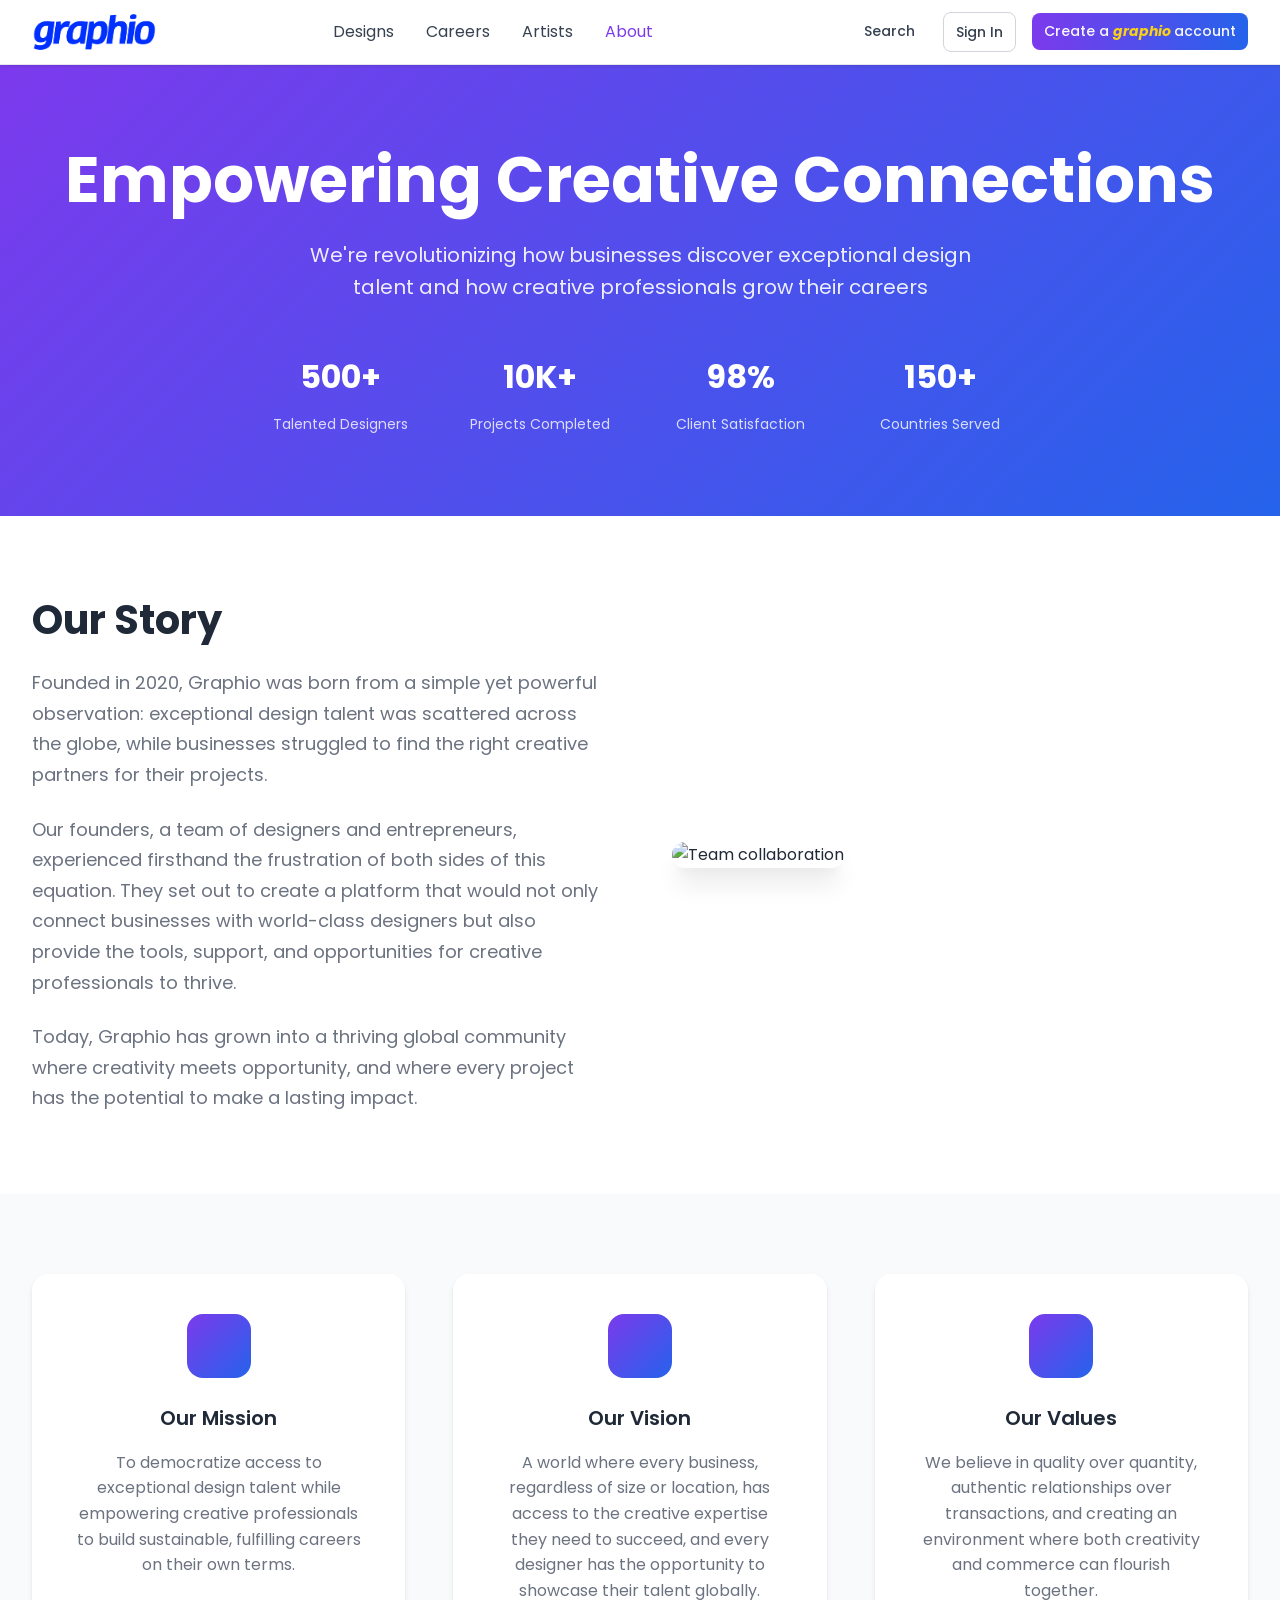
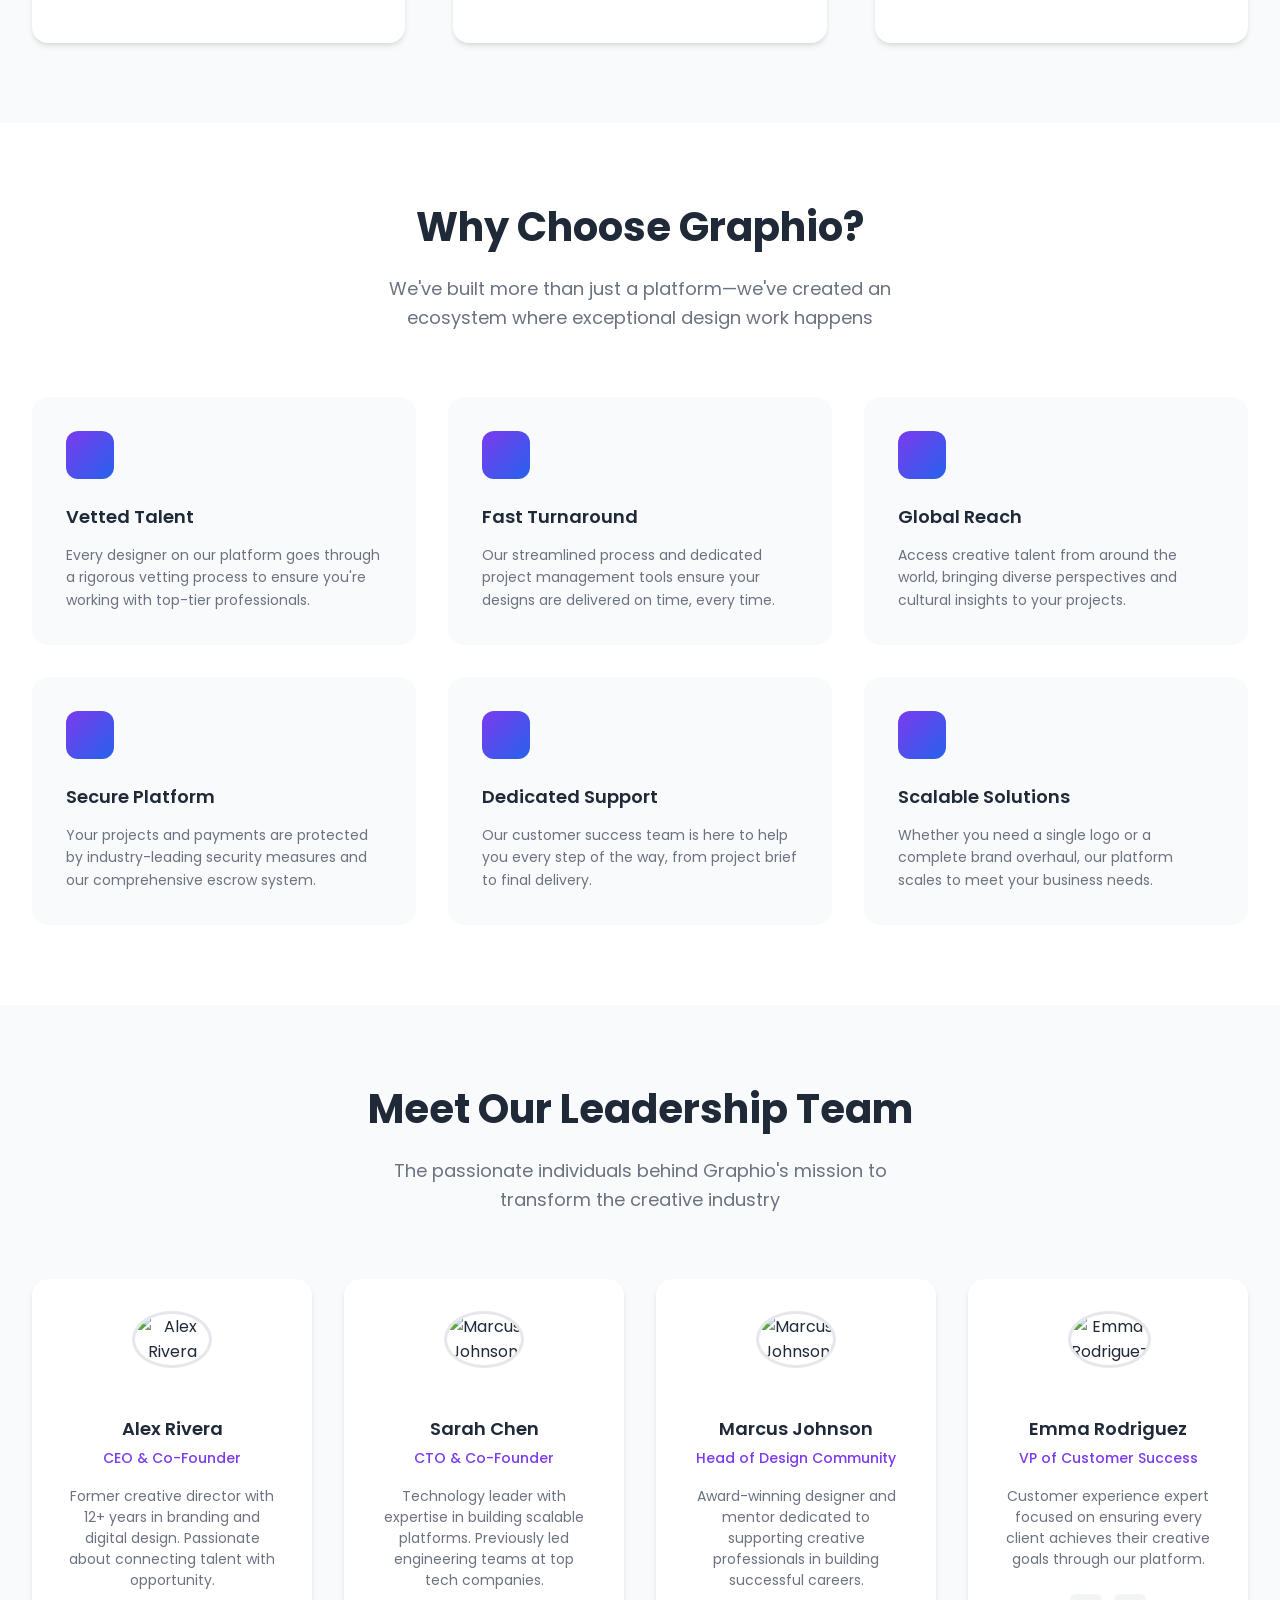
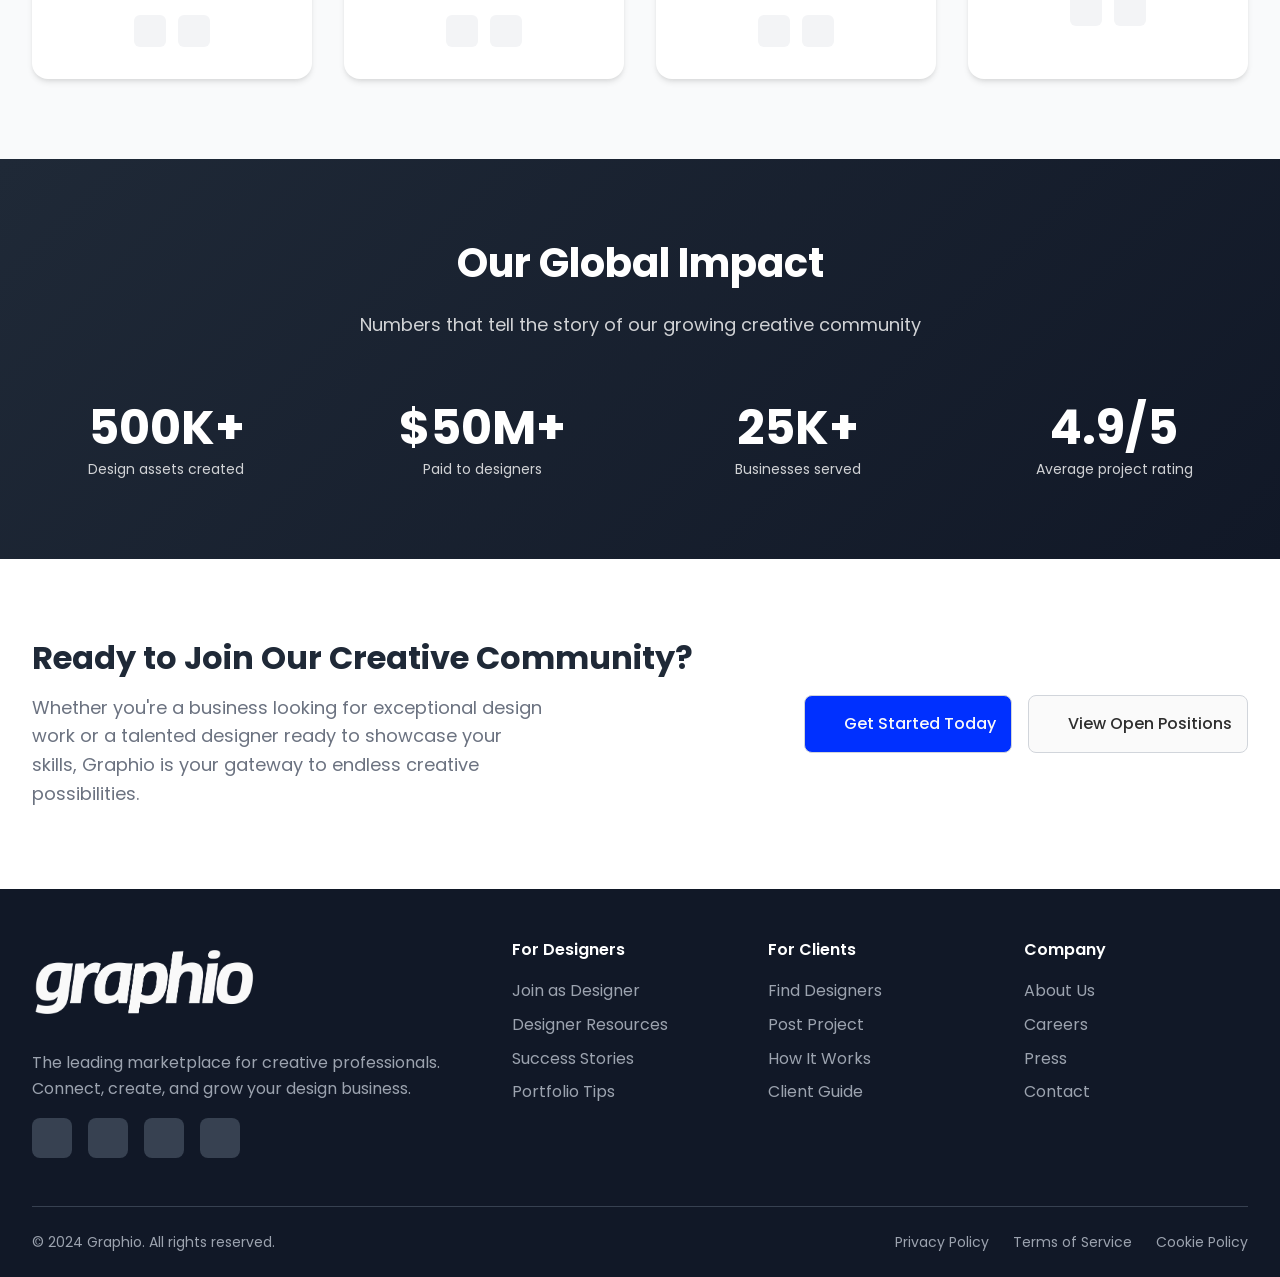
==== about.html @ 26fe641a "september 26 progress" ====
<!DOCTYPE html>
<html lang="en">
<head>
    <meta charset="UTF-8">
    <meta name="viewport" content="width=device-width, initial-scale=1.0">
    <title>About Us - Graphio</title>
    <link rel="stylesheet" href="about.css">
    <link href="https://fonts.googleapis.com/css2?family=Poppins:wght@300;400;500;600;700&display=swap" rel="stylesheet">
    <!-- Lucide Icons -->
    <script src="https://unpkg.com/lucide@latest/dist/umd/lucide.js"></script>
</head>
<body>
    <div class="min-h-screen">
        <!-- Header -->
        <header class="header">
            <div class="container">
                <div class="header-content">
                    <!-- Logo -->
                    <div class="logo">
                        <a href="index.html" class="logo-link">
                            <img class="graphio-logo" src="logos/graphio_logo_blue.png" />
                        </a>
                    </div>

                    <!-- Desktop Navigation -->
                    <nav class="nav-desktop">
                        <a href="designs.html" class="nav-link">Designs</a>
                        <a href="careers.html" class="nav-link">Careers</a>
                        <a href="artists.html" class="nav-link">Artists</a>
                        <a href="about.html" class="nav-link active">About</a>
                    </nav>

                    <!-- Right side buttons -->
                    <div class="header-buttons">
                        <button class="btn btn-ghost btn-sm search-btn">
                            <i data-lucide="search" class="icon-sm"></i>
                            Search
                        </button>
                        <a href="login.html" class="btn btn-outline btn-sm">Sign In</a>
                        <button class="btn btn-sm btn-gradient designer-btn">
                             <a href="signup.html" class="logo-link-white">Create a <i class="text-italic-gold"> graphio  </i> account</a>
                            </button>
                        
                        <!-- Mobile menu button -->
                        <button class="btn btn-ghost btn-sm mobile-menu">
                            <i data-lucide="menu" class="icon-sm"></i>
                        </button>
                    </div>
                </div>
            </div>
        </header>

        <main>
            <!-- Hero Section -->
            <section class="hero-section" id="up">
                <div class="container">
                    <div class="hero-content">
                        <h1 class="hero-title">Empowering Creative Connections</h1>
                        <p class="hero-description">
                            We're revolutionizing how businesses discover exceptional design talent and how creative professionals grow their careers
                        </p>
                        
                        <!-- Hero Stats -->
                        <div class="hero-stats">
                            <div class="stat-item">
                                <span class="stat-number">500+</span>
                                <span class="stat-label">Talented Designers</span>
                            </div>
                            <div class="stat-item">
                                <span class="stat-number">10K+</span>
                                <span class="stat-label">Projects Completed</span>
                            </div>
                            <div class="stat-item">
                                <span class="stat-number">98%</span>
                                <span class="stat-label">Client Satisfaction</span>
                            </div>
                            <div class="stat-item">
                                <span class="stat-number">150+</span>
                                <span class="stat-label">Countries Served</span>
                            </div>
                        </div>
                    </div>
                </div>
            </section>

            <!-- Story Section -->
            <section class="story-section">
                <div class="container">
                    <div class="story-content">
                        <div class="story-text">
                            <h2 class="section-title">Our Story</h2>
                            <p class="story-description">
                                Founded in 2020, Graphio was born from a simple yet powerful observation: exceptional design talent was scattered across the globe, while businesses struggled to find the right creative partners for their projects.
                            </p>
                            <p class="story-description">
                                Our founders, a team of designers and entrepreneurs, experienced firsthand the frustration of both sides of this equation. They set out to create a platform that would not only connect businesses with world-class designers but also provide the tools, support, and opportunities for creative professionals to thrive.
                            </p>
                            <p class="story-description">
                                Today, Graphio has grown into a thriving global community where creativity meets opportunity, and where every project has the potential to make a lasting impact.
                            </p>
                        </div>
                        <div class="story-image">
                            <img src="https://images.unsplash.com/photo-1522202176988-66273c2fd55f?crop=entropy&cs=tinysrgb&fit=max&fm=jpg&ixid=M3w3Nzg4Nzd8MHwxfHNlYXJjaHwxfHx0ZWFtJTIwY29sbGFib3JhdGlvbnxlbnwxfHx8fDE3NTg0MDA2OTN8MA&ixlib=rb-4.1.0&q=80&w=1080" alt="Team collaboration" class="story-img">
                        </div>
                    </div>
                </div>
            </section>

            <!-- Mission & Vision Section -->
            <section class="mission-section">
                <div class="container">
                    <div class="mission-grid">
                        <div class="mission-card">
                            <div class="mission-icon">
                                <i data-lucide="target" class="icon-lg"></i>
                            </div>
                            <h3 class="mission-title">Our Mission</h3>
                            <p class="mission-description">
                                To democratize access to exceptional design talent while empowering creative professionals to build sustainable, fulfilling careers on their own terms.
                            </p>
                        </div>
                        
                        <div class="mission-card">
                            <div class="mission-icon">
                                <i data-lucide="eye" class="icon-lg"></i>
                            </div>
                            <h3 class="mission-title">Our Vision</h3>
                            <p class="mission-description">
                                A world where every business, regardless of size or location, has access to the creative expertise they need to succeed, and every designer has the opportunity to showcase their talent globally.
                            </p>
                        </div>
                        
                        <div class="mission-card">
                            <div class="mission-icon">
                                <i data-lucide="heart" class="icon-lg"></i>
                            </div>
                            <h3 class="mission-title">Our Values</h3>
                            <p class="mission-description">
                                We believe in quality over quantity, authentic relationships over transactions, and creating an environment where both creativity and commerce can flourish together.
                            </p>
                        </div>
                    </div>
                </div>
            </section>

            <!-- Why Choose Graphio Section -->
            <section class="features-section">
                <div class="container">
                    <div class="section-header">
                        <h2 class="section-title">Why Choose Graphio?</h2>
                        <p class="section-description">
                            We've built more than just a platform—we've created an ecosystem where exceptional design work happens
                        </p>
                    </div>
                    
                    <div class="features-grid">
                        <div class="feature-card">
                            <div class="feature-icon">
                                <i data-lucide="shield-check" class="icon-lg"></i>
                            </div>
                            <h3 class="feature-title">Vetted Talent</h3>
                            <p class="feature-description">
                                Every designer on our platform goes through a rigorous vetting process to ensure you're working with top-tier professionals.
                            </p>
                        </div>
                        
                        <div class="feature-card">
                            <div class="feature-icon">
                                <i data-lucide="zap" class="icon-lg"></i>
                            </div>
                            <h3 class="feature-title">Fast Turnaround</h3>
                            <p class="feature-description">
                                Our streamlined process and dedicated project management tools ensure your designs are delivered on time, every time.
                            </p>
                        </div>
                        
                        <div class="feature-card">
                            <div class="feature-icon">
                                <i data-lucide="globe" class="icon-lg"></i>
                            </div>
                            <h3 class="feature-title">Global Reach</h3>
                            <p class="feature-description">
                                Access creative talent from around the world, bringing diverse perspectives and cultural insights to your projects.
                            </p>
                        </div>
                        
                        <div class="feature-card">
                            <div class="feature-icon">
                                <i data-lucide="lock" class="icon-lg"></i>
                            </div>
                            <h3 class="feature-title">Secure Platform</h3>
                            <p class="feature-description">
                                Your projects and payments are protected by industry-leading security measures and our comprehensive escrow system.
                            </p>
                        </div>
                        
                        <div class="feature-card">
                            <div class="feature-icon">
                                <i data-lucide="users" class="icon-lg"></i>
                            </div>
                            <h3 class="feature-title">Dedicated Support</h3>
                            <p class="feature-description">
                                Our customer success team is here to help you every step of the way, from project brief to final delivery.
                            </p>
                        </div>
                        
                        <div class="feature-card">
                            <div class="feature-icon">
                                <i data-lucide="trending-up" class="icon-lg"></i>
                            </div>
                            <h3 class="feature-title">Scalable Solutions</h3>
                            <p class="feature-description">
                                Whether you need a single logo or a complete brand overhaul, our platform scales to meet your business needs.
                            </p>
                        </div>
                    </div>
                </div>
            </section>

            <!-- Team Section -->
            <section class="team-section">
                <div class="container">
                    <div class="section-header">
                        <h2 class="section-title">Meet Our Leadership Team</h2>
                        <p class="section-description">
                            The passionate individuals behind Graphio's mission to transform the creative industry
                        </p>
                    </div>
                    
                    <div class="team-grid">
                        <div class="team-member">
                            <div class="member-image">
                                <img src="https://images.unsplash.com/photo-1472099645785-5658abf4ff4e?crop=entropy&cs=tinysrgb&fit=max&fm=jpg&ixid=M3w3Nzg4Nzd8MHwxfHNlYXJjaHwxfHxidXNpbmVzcyUyMGxlYWRlcnxlbnwxfHx8fDE3NTg0MDA2OTN8MA&ixlib=rb-4.1.0&q=80&w=1080" alt="Alex Rivera" class="member-img">
                            </div>
                            <div class="member-info">
                                <h3 class="member-name">Alex Rivera</h3>
                                <p class="member-role">CEO & Co-Founder</p>
                                <p class="member-description">
                                    Former creative director with 12+ years in branding and digital design. Passionate about connecting talent with opportunity.
                                </p>
                                <div class="member-social">
                                    <a href="#" class="social-link">
                                        <i data-lucide="linkedin" class="icon-sm"></i>
                                    </a>
                                    <a href="#" class="social-link">
                                        <i data-lucide="twitter" class="icon-sm"></i>
                                    </a>
                                </div>
                            </div>
                        </div>
                        
                        <div class="team-member">
                            <div class="member-image">
                                <img src="https://images.unsplash.com/photo-1507003211169-0a1dd7228f2d?crop=entropy&cs=tinysrgb&fit=max&fm=jpg&ixid=M3w3Nzg4Nzd8MHwxfHNlYXJjaHwxfHxidXNpbmVzcyUyMG1hbnxlbnwxfHx8fDE3NTg0MDA2OTN8MA&ixlib=rb-4.1.0&q=80&w=1080" alt="Marcus Johnson" class="member-img">
                            </div>
                            <div class="member-info">
                                <h3 class="member-name">Sarah Chen</h3>
                                <p class="member-role">CTO & Co-Founder</p>
                                <p class="member-description">
                                    Technology leader with expertise in building scalable platforms. Previously led engineering teams at top tech companies.
                                </p>
                                <div class="member-social">
                                    <a href="#" class="social-link">
                                        <i data-lucide="linkedin" class="icon-sm"></i>
                                    </a>
                                    <a href="#" class="social-link">
                                        <i data-lucide="github" class="icon-sm"></i>
                                    </a>
                                </div>
                            </div>
                        </div>
                        
                        <div class="team-member">
                            <div class="member-image">
                                <img src="https://images.unsplash.com/photo-1507003211169-0a1dd7228f2d?crop=entropy&cs=tinysrgb&fit=max&fm=jpg&ixid=M3w3Nzg4Nzd8MHwxfHNlYXJjaHwxfHxidXNpbmVzcyUyMG1hbnxlbnwxfHx8fDE3NTg0MDA2OTN8MA&ixlib=rb-4.1.0&q=80&w=1080" alt="Marcus Johnson" class="member-img">
                            </div>
                            <div class="member-info">
                                <h3 class="member-name">Marcus Johnson</h3>
                                <p class="member-role">Head of Design Community</p>
                                <p class="member-description">
                                    Award-winning designer and mentor dedicated to supporting creative professionals in building successful careers.
                                </p>
                                <div class="member-social">
                                    <a href="#" class="social-link">
                                        <i data-lucide="linkedin" class="icon-sm"></i>
                                    </a>
                                    <a href="#" class="social-link">
                                        <i data-lucide="dribbble" class="icon-sm"></i>
                                    </a>
                                </div>
                            </div>
                        </div>
                        
                        <div class="team-member">
                            <div class="member-image">
                                <img src="https://images.unsplash.com/photo-1580489944761-15a19d654956?crop=entropy&cs=tinysrgb&fit=max&fm=jpg&ixid=M3w3Nzg4Nzd8MHwxfHNlYXJjaHwxfHxidXNpbmVzcyUyMHdvbWFuJTIwcHJvZmVzc2lvbmFsfGVufDF8fHx8MTc1ODQwMDY5M3ww&ixlib=rb-4.1.0&q=80&w=1080" alt="Emma Rodriguez" class="member-img">
                            </div>
                            <div class="member-info">
                                <h3 class="member-name">Emma Rodriguez</h3>
                                <p class="member-role">VP of Customer Success</p>
                                <p class="member-description">
                                    Customer experience expert focused on ensuring every client achieves their creative goals through our platform.
                                </p>
                                <div class="member-social">
                                    <a href="#" class="social-link">
                                        <i data-lucide="linkedin" class="icon-sm"></i>
                                    </a>
                                    <a href="#" class="social-link">
                                        <i data-lucide="twitter" class="icon-sm"></i>
                                    </a>
                                </div>
                            </div>
                        </div>
                    </div>
                </div>
            </section>

            <!-- Impact Section -->
            <section class="impact-section">
                <div class="container">
                    <div class="section-header">
                        <h2 class="section-title">Our Global Impact</h2>
                        <p class="section-description">
                            Numbers that tell the story of our growing creative community
                        </p>
                    </div>
                    
                    <div class="impact-grid">
                        <div class="impact-stat">
                            <div class="impact-number">500K+</div>
                            <div class="impact-description">Design assets created</div>
                        </div>
                        <div class="impact-stat">
                            <div class="impact-number">$50M+</div>
                            <div class="impact-description">Paid to designers</div>
                        </div>
                        <div class="impact-stat">
                            <div class="impact-number">25K+</div>
                            <div class="impact-description">Businesses served</div>
                        </div>
                        <div class="impact-stat">
                            <div class="impact-number">4.9/5</div>
                            <div class="impact-description">Average project rating</div>
                        </div>
                    </div>
                </div>
            </section>

            <!-- Join Us Section -->
            <section class="join-section">
                <div class="container">
                    <div class="join-content">
                        <div class="join-text">
                            <h2 class="join-title">Ready to Join Our Creative Community?</h2>
                            <p class="join-description">
                                Whether you're a business looking for exceptional design work or a talented designer ready to showcase your skills, Graphio is your gateway to endless creative possibilities.
                            </p>
                        </div>
                        <div class="join-actions">
                            <a href="signup.html" class="lower-btn get-started">
                                <i data-lucide="user-plus" class="icon-sm"></i>
                                Get Started Today
                            </a>
                            <a href="careers.html" class="lower-btn view-open-positions">
                                <i data-lucide="briefcase" class="icon-sm"></i>
                                View Open Positions
                            </a>
                        </div>
                    </div>
                </div>
            </section>
        </main>

        <!-- Footer -->
        <footer class="footer">
            <div class="container">
                <div class="footer-content">
                    <div class="footer-section">
                        <div class="footer-logo"><a href="#up" class="logo-link-white">
                            <img class="graphio-logo-footer" src="logos/graphio_logo_white.png"/></a></div>
                        <p class="footer-description">
                            The leading marketplace for creative professionals. Connect, create, and grow your design business.
                        </p>
                        <div class="footer-social">
                            <a href="#" class="social-link">
                                <i data-lucide="twitter" class="icon-sm"></i>
                            </a>
                            <a href="#" class="social-link">
                                <i data-lucide="facebook" class="icon-sm"></i>
                            </a>
                            <a href="#" class="social-link">
                                <i data-lucide="instagram" class="icon-sm"></i>
                            </a>
                            <a href="#" class="social-link">
                                <i data-lucide="linkedin" class="icon-sm"></i>
                            </a>
                        </div>
                    </div>
                    
                    <div class="footer-section">
                        <h4 class="footer-subtitle">For Designers</h4>
                        <ul class="footer-links">
                            <li><a href="#" class="footer-link">Join as Designer</a></li>
                            <li><a href="#" class="footer-link">Designer Resources</a></li>
                            <li><a href="#" class="footer-link">Success Stories</a></li>
                            <li><a href="#" class="footer-link">Portfolio Tips</a></li>
                        </ul>
                    </div>
                    
                    <div class="footer-section">
                        <h4 class="footer-subtitle">For Clients</h4>
                        <ul class="footer-links">
                            <li><a href="#" class="footer-link">Find Designers</a></li>
                            <li><a href="#" class="footer-link">Post Project</a></li>
                            <li><a href="#" class="footer-link">How It Works</a></li>
                            <li><a href="#" class="footer-link">Client Guide</a></li>
                        </ul>
                    </div>
                    
                    <div class="footer-section">
                        <h4 class="footer-subtitle">Company</h4>
                        <ul class="footer-links">
                            <li><a href="about.html" class="footer-link">About Us</a></li>
                            <li><a href="careers.html" class="footer-link">Careers</a></li>
                            <li><a href="#" class="footer-link">Press</a></li>
                            <li><a href="index.html#contact" class="footer-link">Contact</a></li>
                        </ul>
                    </div>
                </div>
                
                <div class="footer-bottom">
                    <div class="footer-copyright">
                        © 2024 Graphio. All rights reserved.
                    </div>
                    <div class="footer-legal">
                        <a href="#" class="legal-link">Privacy Policy</a>
                        <a href="#" class="legal-link">Terms of Service</a>
                        <a href="#" class="legal-link">Cookie Policy</a>
                    </div>
                </div>
            </div>
        </footer>
    </div>

    <script>
        // Initialize Lucide icons
        document.addEventListener('DOMContentLoaded', function() {
            lucide.createIcons();
        });

        // Add smooth scrolling for anchor links
        document.querySelectorAll('a[href^="#"]').forEach(anchor => {
            anchor.addEventListener('click', function (e) {
                e.preventDefault();
                const target = document.querySelector(this.getAttribute('href'));
                if (target) {
                    target.scrollIntoView({
                        behavior: 'smooth',
                        block: 'start'
                    });
                }
            });
        });

        // Add animation on scroll for stats
        const observerOptions = {
            threshold: 0.1,
            rootMargin: '0px 0px -50px 0px'
        };

        const observer = new IntersectionObserver((entries) => {
            entries.forEach(entry => {
                if (entry.isIntersecting) {
                    entry.target.classList.add('animate-in');
                }
            });
        }, observerOptions);

        // Observe elements for animation
        document.querySelectorAll('.impact-stat, .team-member, .feature-card').forEach(el => {
            observer.observe(el);
        });
    </script>
</body>
</html>
---- about.css ----
/* Reset and Base Styles */
* {
    margin: 0;
    padding: 0;
    box-sizing: border-box;
}

body {
    font-family: 'Poppins', sans-serif;
    font-size: 16px;
    line-height: 1.6;
    color: #1f2937;
    background-color: #f9fafb;
}

.min-h-screen {
    min-height: 100vh;
    display: flex;
    flex-direction: column;
}

/* Container */
.container {
    max-width: 1280px;
    margin: 0 auto;
    padding: 0 1rem;
}

.graphio-logo {
  align-self: stretch;
  flex-shrink: 0;
  margin-top: 7px;
  height: 50px;
  position: relative;
  object-fit: cover;
}
.graphio-logo-footer {
  align-self: stretch;
  flex-shrink: 0;

  height: 90px;
  position: relative;
  object-fit: cover;
}
.text-italic-gold {
  color: #fbd117;
  font-weight: bolder;
}
.logo-link {
    text-decoration: none;
    color: #2e2e2e;
}
.logo-link-white {
    text-decoration: none;
    color: #f9f9f9;
}

@media (min-width: 640px) {
    .container {
        padding: 0 1.5rem;
    }
}

@media (min-width: 1024px) {
    .container {
        padding: 0 2rem;
    }
}

/* Icons */
.icon-xs {
    width: 12px;
    height: 12px;
}

.icon-sm {
    width: 16px;
    height: 16px;
}

.icon-lg {
    width: 24px;
    height: 24px;
}

/* Buttons */
.lower-btn {
    display: inline-flex;
    align-items: center;
    justify-content: center;
    gap: 0.5rem;
    border-radius: 0.5rem;
    font-weight: 500;
    text-decoration: none;
    transition: all 0.2s ease;
    cursor: pointer;
    border: none;
    font-family: inherit;

    padding: 15px;
    border: 1px solid #d1d5db;
}

.get-started {
    background-color: #0030ff;
    color: #f9f9f9;
}

.get-started:hover {
    background-color: #0229d5;
    color: #f9f9f9;
}

.view-open-positions {
    background-color: #fafafa;
    color: #2e2e2e;
}

.view-open-positions:hover {
    background-color: #00000018;
    color: #2e2e2e;
}


.btn {
    display: inline-flex;
    align-items: center;
    justify-content: center;
    gap: 0.5rem;
    border-radius: 0.5rem;
    font-weight: 500;
    text-decoration: none;
    transition: all 0.2s ease;
    cursor: pointer;
    border: none;
    font-family: inherit;
}

.btn-sm {
    padding: 0.5rem 0.75rem;
    font-size: 0.875rem;
}

.btn-lg {
    padding: 0.75rem 1.5rem;
    font-size: 1.125rem;
}

.btn-ghost {
    background-color: transparent;
    color: #374151;
}

.btn-ghost:hover {
    background-color: #f3f4f6;
}

.btn-outline {
    background-color: transparent;
    color: #374151;
    border: 1px solid #d1d5db;
}

.btn-outline:hover {
    background-color: #f9fafb;
}

.btn-gradient {
    background: linear-gradient(to right, #7c3aed, #2563eb);
    color: white;
}

.btn-gradient:hover {
    background: linear-gradient(to right, #6d28d9, #1d4ed8);
}

.btn-secondary {
    background-color: rgba(255, 255, 255, 0.9);
    color: #374151;
}

.btn-secondary:hover {
    background-color: #ffffff;
}

.btn-white {
    background-color: #ffffff;
    color: #374151;
}

.btn-white:hover {
    background-color: #f9fafb;
}

.btn-yellow {
    background: linear-gradient(to right, #fbbf24, #f59e0b);
    color: #1f2937;
    font-weight: 600;
}

.btn-yellow:hover {
    background: linear-gradient(to right, #f59e0b, #d97706);
}

/* Header */
.header {
    background-color: #ffffff;
    border-bottom: 1px solid #e5e7eb;
    position: sticky;
    top: 0;
    z-index: 50;
    box-shadow: 0 1px 3px 0 rgba(0, 0, 0, 0.1);
}

.header-content {
    display: flex;
    justify-content: space-between;
    align-items: center;
    height: 4rem;
}

.logo-link {
    text-decoration: none;
}

.logo-text {
    font-size: 1.5rem;
    font-weight: 700;
    color: #030213;
}

.nav-desktop {
    display: none;
    gap: 2rem;
}

@media (min-width: 768px) {
    .nav-desktop {
        display: flex;
    }
}

.nav-link {
    color: #374151;
    text-decoration: none;
    transition: color 0.2s ease;
}

.nav-link:hover,
.nav-link.active {
    color: #7c3aed;
}

.header-buttons {
    display: flex;
    align-items: center;
    gap: 1rem;
}

.search-btn {
    display: none;
}

@media (min-width: 640px) {
    .search-btn {
        display: inline-flex;
    }
}

.designer-btn {
    display: none;
}

@media (min-width: 640px) {
    .designer-btn {
        display: inline-flex;
    }
}

.mobile-menu {
    display: block;
}

@media (min-width: 768px) {
    .mobile-menu {
        display: none;
    }
}

/* Hero Section */
.hero-section {
    background: linear-gradient(135deg, #7c3aed 0%, #2563eb 100%);
    padding: 5rem 0;
    color: white;
    position: relative;
    text-align: center;
}

.hero-content {
    position: relative;
    z-index: 1;
}

.hero-title {
    font-size: 3rem;
    font-weight: 700;
    margin-bottom: 1.5rem;
    line-height: 1.1;
}

@media (min-width: 768px) {
    .hero-title {
        font-size: 3.5rem;
    }
}

@media (min-width: 1024px) {
    .hero-title {
        font-size: 4rem;
    }
}

.hero-description {
    font-size: 1.25rem;
    color: rgba(255, 255, 255, 0.9);
    max-width: 42rem;
    margin: 0 auto 3rem;
    line-height: 1.6;
}

.hero-stats {
    display: grid;
    grid-template-columns: repeat(2, 1fr);
    gap: 2rem;
    max-width: 48rem;
    margin: 0 auto;
}

@media (min-width: 768px) {
    .hero-stats {
        grid-template-columns: repeat(4, 1fr);
    }
}

.stat-item {
    text-align: center;
}

.stat-number {
    display: block;
    font-size: 2rem;
    font-weight: 700;
    color: white;
    margin-bottom: 0.5rem;
}

.stat-label {
    font-size: 0.875rem;
    color: rgba(255, 255, 255, 0.8);
}

/* Story Section */
.story-section {
    padding: 5rem 0;
    background-color: white;
}

.story-content {
    display: grid;
    grid-template-columns: 1fr;
    gap: 3rem;
    align-items: center;
}

@media (min-width: 1024px) {
    .story-content {
        grid-template-columns: 1fr 1fr;
        gap: 4rem;
    }
}

.section-title {
    font-size: 2.5rem;
    font-weight: 700;
    color: #1f2937;
    margin-bottom: 1.5rem;
    line-height: 1.2;
}

.story-description {
    font-size: 1.125rem;
    color: #6b7280;
    line-height: 1.7;
    margin-bottom: 1.5rem;
}

.story-description:last-child {
    margin-bottom: 0;
}

.story-image {
    position: relative;
}

.story-img {
    width: 100%;
    height: 400px;
    object-fit: cover;
    border-radius: 1rem;
    box-shadow: 0 20px 25px -5px rgba(0, 0, 0, 0.1), 0 10px 10px -5px rgba(0, 0, 0, 0.04);
}

/* Mission Section */
.mission-section {
    padding: 5rem 0;
    background-color: #f9fafb;
}

.mission-grid {
    display: grid;
    grid-template-columns: 1fr;
    gap: 2rem;
}

@media (min-width: 768px) {
    .mission-grid {
        grid-template-columns: repeat(3, 1fr);
        gap: 3rem;
    }
}

.mission-card {
    background-color: white;
    padding: 2.5rem;
    border-radius: 1rem;
    text-align: center;
    box-shadow: 0 4px 6px -1px rgba(0, 0, 0, 0.1), 0 2px 4px -1px rgba(0, 0, 0, 0.06);
    transition: all 0.3s ease;
}

.mission-card:hover {
    transform: translateY(-4px);
    box-shadow: 0 20px 25px -5px rgba(0, 0, 0, 0.1), 0 10px 10px -5px rgba(0, 0, 0, 0.04);
}

.mission-icon {
    width: 4rem;
    height: 4rem;
    background: linear-gradient(135deg, #7c3aed, #2563eb);
    border-radius: 1rem;
    display: flex;
    align-items: center;
    justify-content: center;
    color: white;
    margin: 0 auto 1.5rem;
    transition: transform 0.3s ease;
}

.mission-card:hover .mission-icon {
    transform: scale(1.1);
}

.mission-title {
    font-size: 1.25rem;
    font-weight: 600;
    color: #1f2937;
    margin-bottom: 1rem;
}

.mission-description {
    font-size: 1rem;
    color: #6b7280;
    line-height: 1.6;
}

/* Features Section */
.features-section {
    padding: 5rem 0;
    background-color: white;
}

.section-header {
    text-align: center;
    margin-bottom: 4rem;
}

.section-description {
    font-size: 1.125rem;
    color: #6b7280;
    max-width: 36rem;
    margin: 0 auto;
}

.features-grid {
    display: grid;
    grid-template-columns: 1fr;
    gap: 2rem;
}

@media (min-width: 640px) {
    .features-grid {
        grid-template-columns: repeat(2, 1fr);
    }
}

@media (min-width: 1024px) {
    .features-grid {
        grid-template-columns: repeat(3, 1fr);
    }
}

.feature-card {
    background-color: #f9fafb;
    padding: 2rem;
    border-radius: 1rem;
    transition: all 0.3s ease;
    border: 2px solid transparent;
}

.feature-card:hover {
    background-color: white;
    border-color: #7c3aed;
    transform: translateY(-2px);
    box-shadow: 0 10px 25px -3px rgba(0, 0, 0, 0.1), 0 4px 6px -2px rgba(0, 0, 0, 0.05);
}

.feature-icon {
    width: 3rem;
    height: 3rem;
    background: linear-gradient(135deg, #7c3aed, #2563eb);
    border-radius: 0.75rem;
    display: flex;
    align-items: center;
    justify-content: center;
    color: white;
    margin-bottom: 1.5rem;
}

.feature-title {
    font-size: 1.125rem;
    font-weight: 600;
    color: #1f2937;
    margin-bottom: 0.75rem;
}

.feature-description {
    font-size: 0.875rem;
    color: #6b7280;
    line-height: 1.6;
}

/* Team Section */
.team-section {
    padding: 5rem 0;
    background-color: #f9fafb;
}

.team-grid {
    display: grid;
    grid-template-columns: 1fr;
    gap: 2rem;
}

@media (min-width: 640px) {
    .team-grid {
        grid-template-columns: repeat(2, 1fr);
    }
}

@media (min-width: 1024px) {
    .team-grid {
        grid-template-columns: repeat(4, 1fr);
    }
}

.team-member {
    background-color: white;
    border-radius: 1rem;
    padding: 2rem;
    text-align: center;
    box-shadow: 0 4px 6px -1px rgba(0, 0, 0, 0.1), 0 2px 4px -1px rgba(0, 0, 0, 0.06);
    transition: all 0.3s ease;
    opacity: 0;
    transform: translateY(20px);
}

.team-member.animate-in {
    opacity: 1;
    transform: translateY(0);
}

.team-member:hover {
    transform: translateY(-4px);
    box-shadow: 0 20px 25px -5px rgba(0, 0, 0, 0.1), 0 10px 10px -5px rgba(0, 0, 0, 0.04);
}

.member-image {
    width: 5rem;
    height: 5rem;
    margin: 0 auto 1.5rem;
    position: relative;
}

.member-img {
    width: 100%;
    height: 100%;
    border-radius: 50%;
    object-fit: cover;
    border: 3px solid #e5e7eb;
    transition: border-color 0.3s ease;
}

.team-member:hover .member-img {
    border-color: #7c3aed;
}

.member-name {
    font-size: 1.125rem;
    font-weight: 600;
    color: #1f2937;
    margin-bottom: 0.25rem;
}

.member-role {
    font-size: 0.875rem;
    color: #7c3aed;
    font-weight: 500;
    margin-bottom: 1rem;
}

.member-description {
    font-size: 0.875rem;
    color: #6b7280;
    line-height: 1.5;
    margin-bottom: 1.5rem;
}

.member-social {
    display: flex;
    justify-content: center;
    gap: 0.75rem;
}

.social-link {
    width: 2rem;
    height: 2rem;
    background-color: #f3f4f6;
    border-radius: 0.375rem;
    display: flex;
    align-items: center;
    justify-content: center;
    color: #6b7280;
    transition: all 0.2s ease;
    text-decoration: none;
}

.social-link:hover {
    background-color: #7c3aed;
    color: white;
}

/* Impact Section */
.impact-section {
    padding: 5rem 0;
    background: linear-gradient(135deg, #1f2937 0%, #111827 100%);
    color: white;
    text-align: center;
}

.impact-section .section-title {
    color: white;
}

.impact-section .section-description {
    color: rgba(255, 255, 255, 0.8);
}

.impact-grid {
    display: grid;
    grid-template-columns: repeat(2, 1fr);
    gap: 3rem;
    margin-top: 4rem;
}

@media (min-width: 768px) {
    .impact-grid {
        grid-template-columns: repeat(4, 1fr);
    }
}

.impact-stat {
    opacity: 0;
    transform: translateY(20px);
    transition: all 0.6s ease;
}

.impact-stat.animate-in {
    opacity: 1;
    transform: translateY(0);
}

.impact-number {
    font-size: 2.5rem;
    font-weight: 700;
    color: white;
    margin-bottom: 0.5rem;
    line-height: 1;
}

@media (min-width: 768px) {
    .impact-number {
        font-size: 3rem;
    }
}

.impact-description {
    font-size: 0.875rem;
    color: rgba(255, 255, 255, 0.8);
    line-height: 1.4;
}

/* Join Section */
.join-section {
    padding: 5rem 0;
    background-color: white;
}

.join-content {
    display: flex;
    flex-direction: column;
    gap: 2rem;
    text-align: center;
}

@media (min-width: 768px) {
    .join-content {
        flex-direction: row;
        justify-content: space-between;
        align-items: center;
        text-align: left;
    }
}

.join-title {
    font-size: 2rem;
    font-weight: 700;
    color: #1f2937;
    margin-bottom: 1rem;
    line-height: 1.2;
}

.join-description {
    font-size: 1.125rem;
    color: #6b7280;
    line-height: 1.6;
    max-width: 32rem;
}

.join-actions {
    display: flex;
    flex-direction: column;
    gap: 1rem;
    align-items: center;
}

@media (min-width: 640px) {
    .join-actions {
        flex-direction: row;
    }
}

/* Footer */
.footer {
    background-color: #111827;
    color: #ffffff;
    margin-top: auto;
}

.footer-content {
    display: grid;
    grid-template-columns: 1fr;
    gap: 2rem;
    padding: 3rem 0;
}

@media (min-width: 640px) {
    .footer-content {
        grid-template-columns: repeat(2, 1fr);
    }
}

@media (min-width: 1024px) {
    .footer-content {
        grid-template-columns: 2fr 1fr 1fr 1fr;
    }
}

.footer-section {
    display: flex;
    flex-direction: column;
    gap: 1rem;
}

.footer-title {
    font-size: 1.5rem;
    font-weight: 700;
    color: #ffffff;
}

.footer-subtitle {
    font-size: 1rem;
    font-weight: 600;
    color: #ffffff;
}

.footer-description {
    color: #9ca3af;
    line-height: 1.6;
}

.footer-social {
    display: flex;
    gap: 1rem;
}

.footer .social-link {
    width: 2.5rem;
    height: 2.5rem;
    background-color: #374151;
    border-radius: 0.5rem;
    display: flex;
    align-items: center;
    justify-content: center;
    color: #9ca3af;
    transition: all 0.2s ease;
    text-decoration: none;
}

.footer .social-link:hover {
    background-color: #7c3aed;
    color: #ffffff;
}

.footer-links {
    list-style: none;
    display: flex;
    flex-direction: column;
    gap: 0.5rem;
}

.footer-link {
    color: #9ca3af;
    text-decoration: none;
    transition: color 0.2s ease;
}

.footer-link:hover {
    color: #a855f7;
}

.footer-bottom {
    padding: 1.5rem 0;
    display: flex;
    flex-direction: column;
    align-items: center;
    gap: 1rem;
    border-top: 1px solid #374151;
}

@media (min-width: 768px) {
    .footer-bottom {
        flex-direction: row;
        justify-content: space-between;
    }
}

.footer-copyright {
    color: #9ca3af;
    font-size: 0.875rem;
}

.footer-legal {
    display: flex;
    gap: 1.5rem;
}

.legal-link {
    color: #9ca3af;
    text-decoration: none;
    font-size: 0.875rem;
    transition: color 0.2s ease;
}

.legal-link:hover {
    color: #a855f7;
}

/* Responsive Design */
@media (max-width: 640px) {
    .container {
        padding: 0 0.75rem;
    }
    
    .hero-title {
        font-size: 2.5rem;
    }
    
    .hero-description {
        font-size: 1rem;
    }
    
    .hero-stats {
        grid-template-columns: 1fr;
        gap: 1.5rem;
    }
    
    .section-title {
        font-size: 2rem;
    }
    
    .story-content {
        gap: 2rem;
    }
    
    .mission-grid {
        gap: 1.5rem;
    }
    
    .mission-card {
        padding: 2rem;
    }
    
    .features-grid {
        grid-template-columns: 1fr;
    }
    
    .team-grid {
        grid-template-columns: 1fr;
    }
    
    .impact-grid {
        grid-template-columns: 1fr;
        gap: 2rem;
    }
    
    .impact-number {
        font-size: 2rem;
    }
    
    .join-title {
        font-size: 1.75rem;
    }
    
    .join-actions {
        width: 100%;
    }
    
    .btn-primary,
    .btn-outline {
        width: 100%;
        justify-content: center;
    }
}

/* Animation delays for staggered effect */
.team-member:nth-child(1) { transition-delay: 0.1s; }
.team-member:nth-child(2) { transition-delay: 0.2s; }
.team-member:nth-child(3) { transition-delay: 0.3s; }
.team-member:nth-child(4) { transition-delay: 0.4s; }

.impact-stat:nth-child(1) { transition-delay: 0.1s; }
.impact-stat:nth-child(2) { transition-delay: 0.2s; }
.impact-stat:nth-child(3) { transition-delay: 0.3s; }
.impact-stat:nth-child(4) { transition-delay: 0.4s; }

.feature-card:nth-child(1) { transition-delay: 0.1s; }
.feature-card:nth-child(2) { transition-delay: 0.2s; }
.feature-card:nth-child(3) { transition-delay: 0.3s; }
.feature-card:nth-child(4) { transition-delay: 0.4s; }
.feature-card:nth-child(5) { transition-delay: 0.5s; }
.feature-card:nth-child(6) { transition-delay: 0.6s; }

/* Smooth scrolling */
html {
    scroll-behavior: smooth;
}

/* Loading states */
.story-img,
.member-img {
    transition: opacity 0.3s ease;
}

.story-img:not([src]),
.member-img:not([src]) {
    opacity: 0.5;
    background: linear-gradient(90deg, #f0f0f0 25%, #e0e0e0 50%, #f0f0f0 75%);
    background-size: 200% 100%;
    animation: loading 1.5s infinite;
}

@keyframes loading {
    0% {
        background-position: 200% 0;
    }
    100% {
        background-position: -200% 0;
    }
}

/* Focus states for accessibility */
.btn:focus,
.nav-link:focus,
.social-link:focus,
.footer-link:focus {
    outline: 2px solid #7c3aed;
    outline-offset: 2px;
}

/* High contrast mode support */
@media (prefers-contrast: high) {
    .mission-card,
    .feature-card,
    .team-member {
        border: 2px solid #000;
    }
}

/* Reduced motion support */
@media (prefers-reduced-motion: reduce) {
    *,
    *::before,
    *::after {
        animation-duration: 0.01ms !important;
        animation-iteration-count: 1 !important;
        transition-duration: 0.01ms !important;
    }
    
    html {
        scroll-behavior: auto;
    }
}
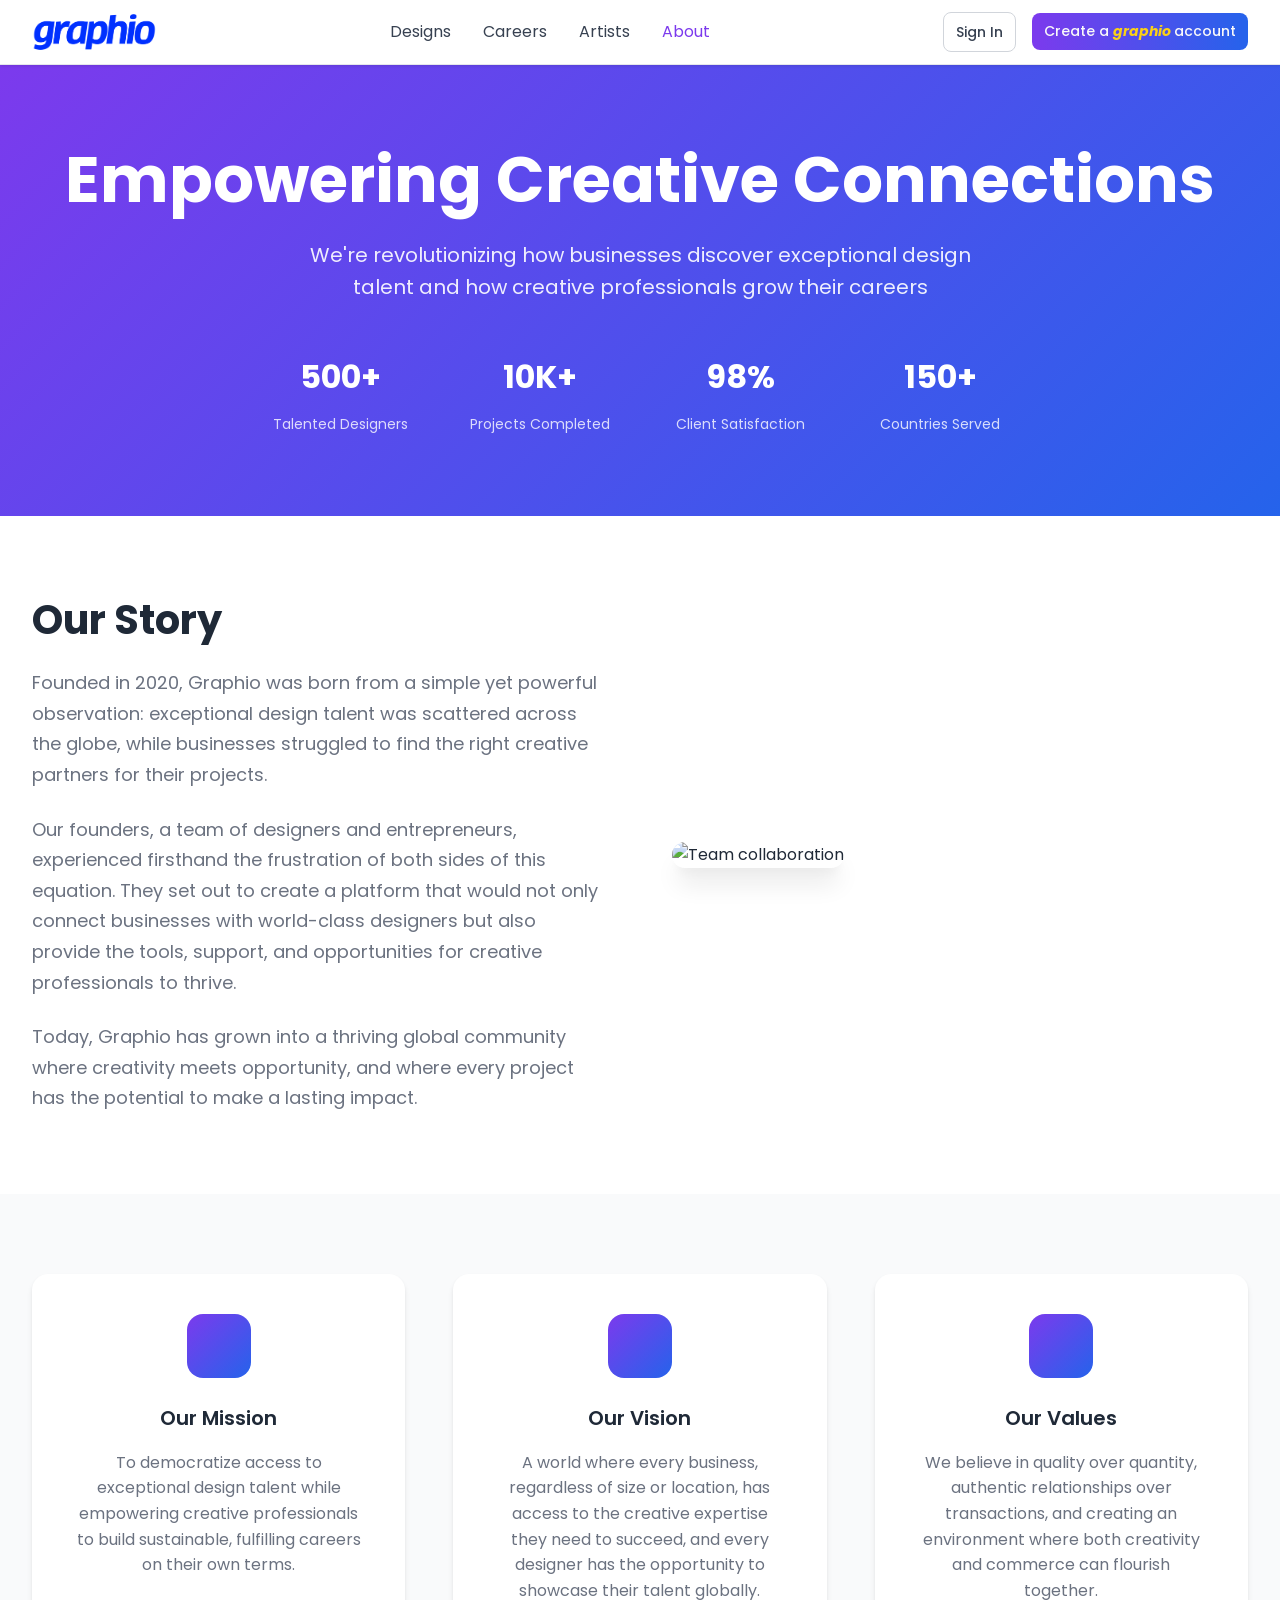
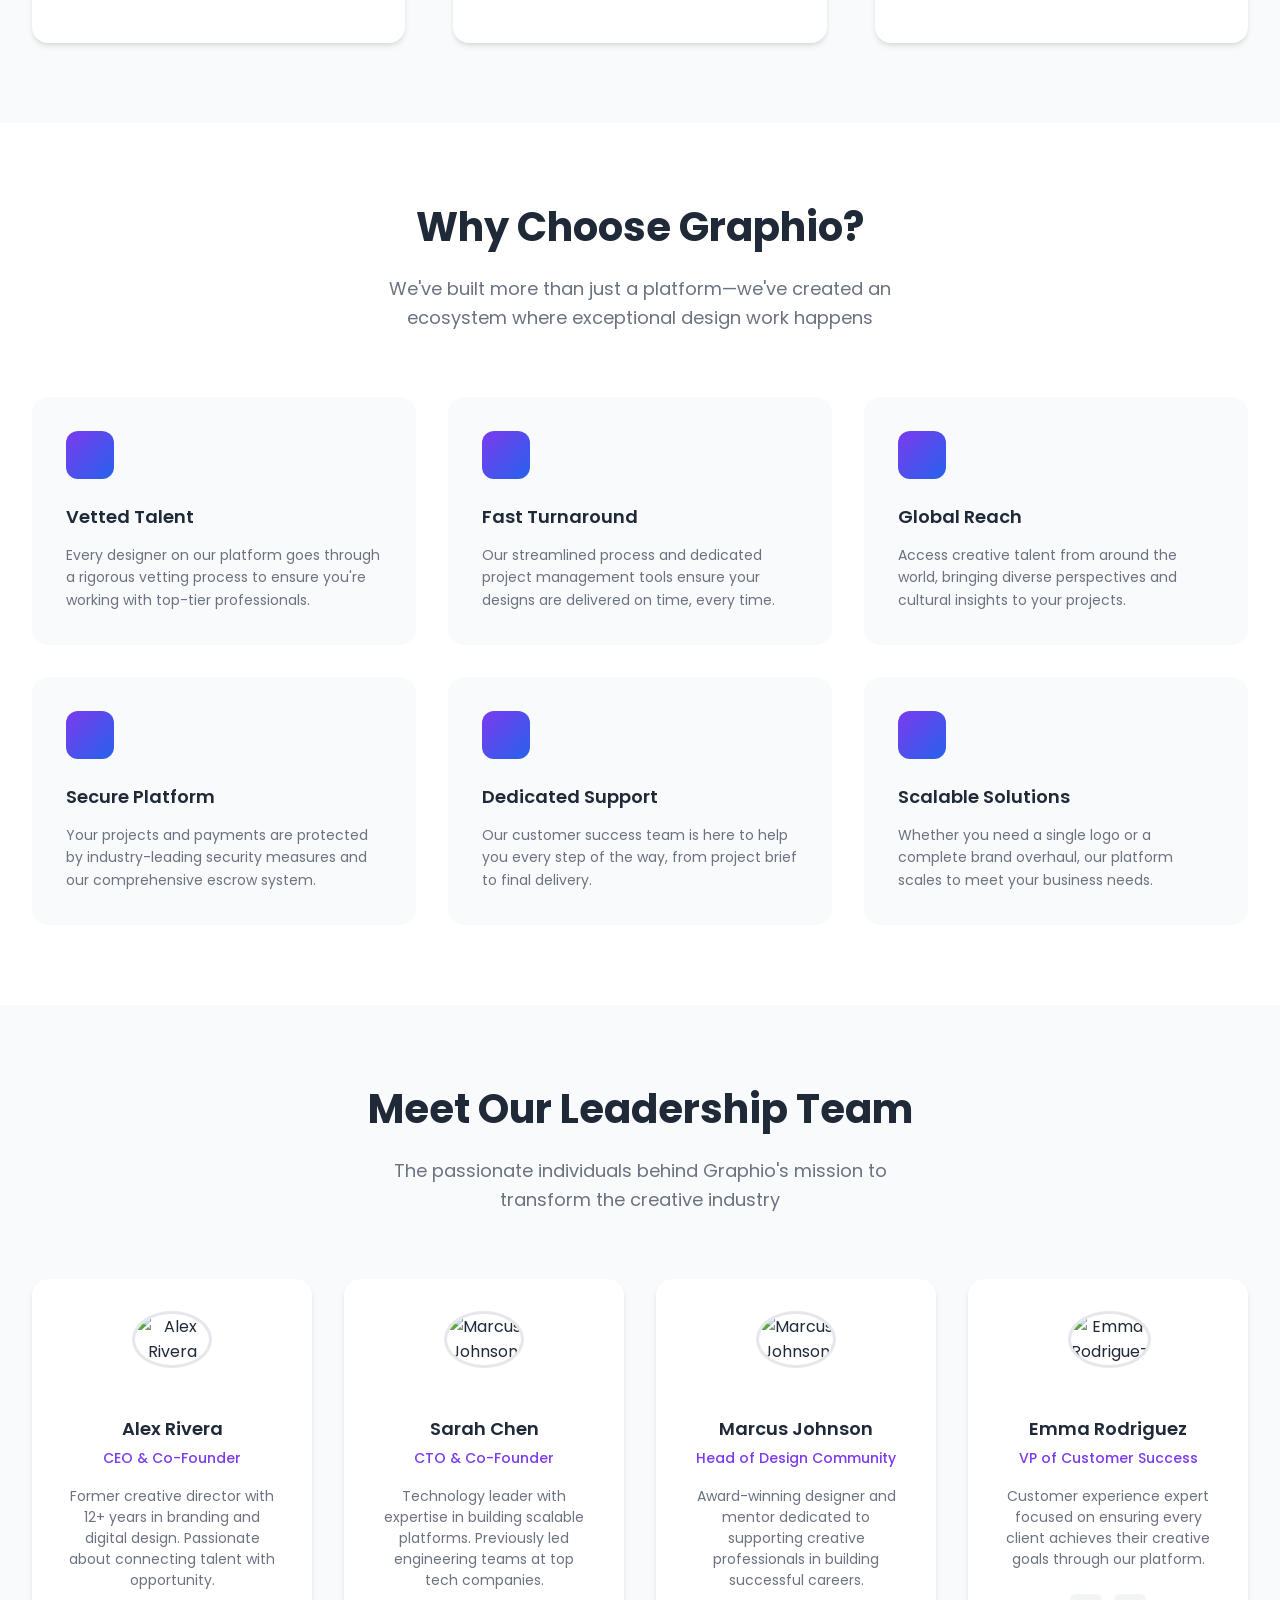
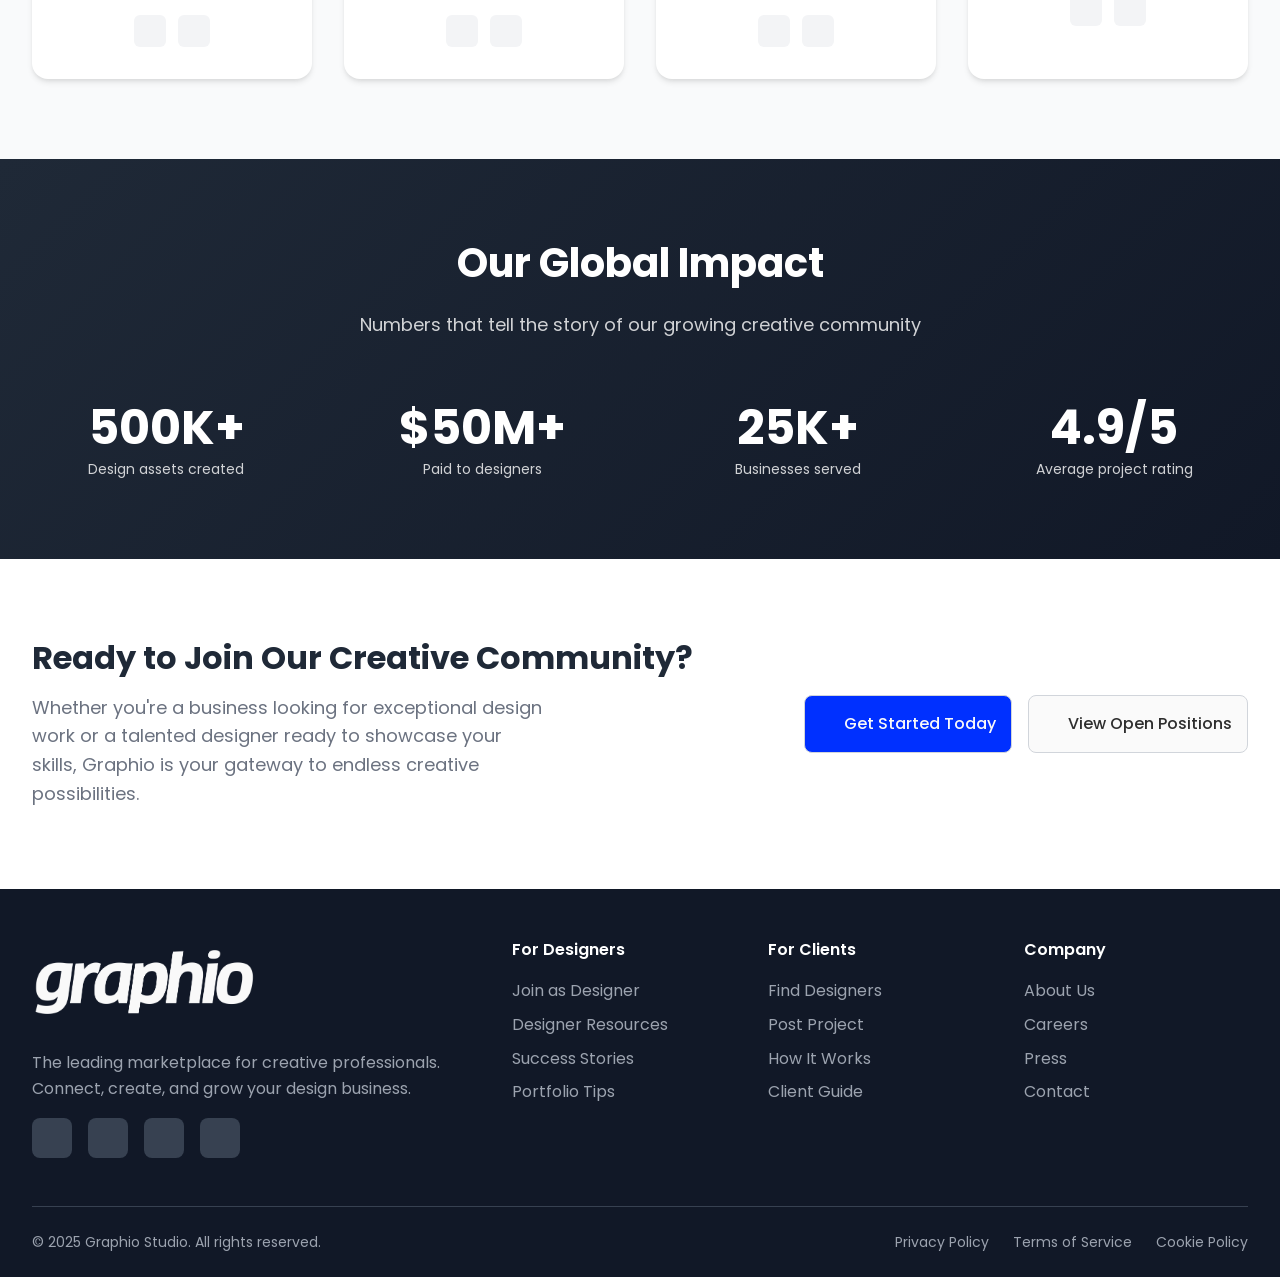
==== commit b013801e: "progress october 7" ====
--- a/about.html
+++ b/about.html
@@ -32,10 +32,6 @@
 
                     <!-- Right side buttons -->
                     <div class="header-buttons">
-                        <button class="btn btn-ghost btn-sm search-btn">
-                            <i data-lucide="search" class="icon-sm"></i>
-                            Search
-                        </button>
                         <a href="login.html" class="btn btn-outline btn-sm">Sign In</a>
                         <button class="btn btn-sm btn-gradient designer-btn">
                              <a href="signup.html" class="logo-link-white">Create a <i class="text-italic-gold"> graphio  </i> account</a>
@@ -430,7 +426,7 @@
                 
                 <div class="footer-bottom">
                     <div class="footer-copyright">
-                        © 2024 Graphio. All rights reserved.
+                        © 2025 Graphio Studio. All rights reserved.
                     </div>
                     <div class="footer-legal">
                         <a href="#" class="legal-link">Privacy Policy</a>
